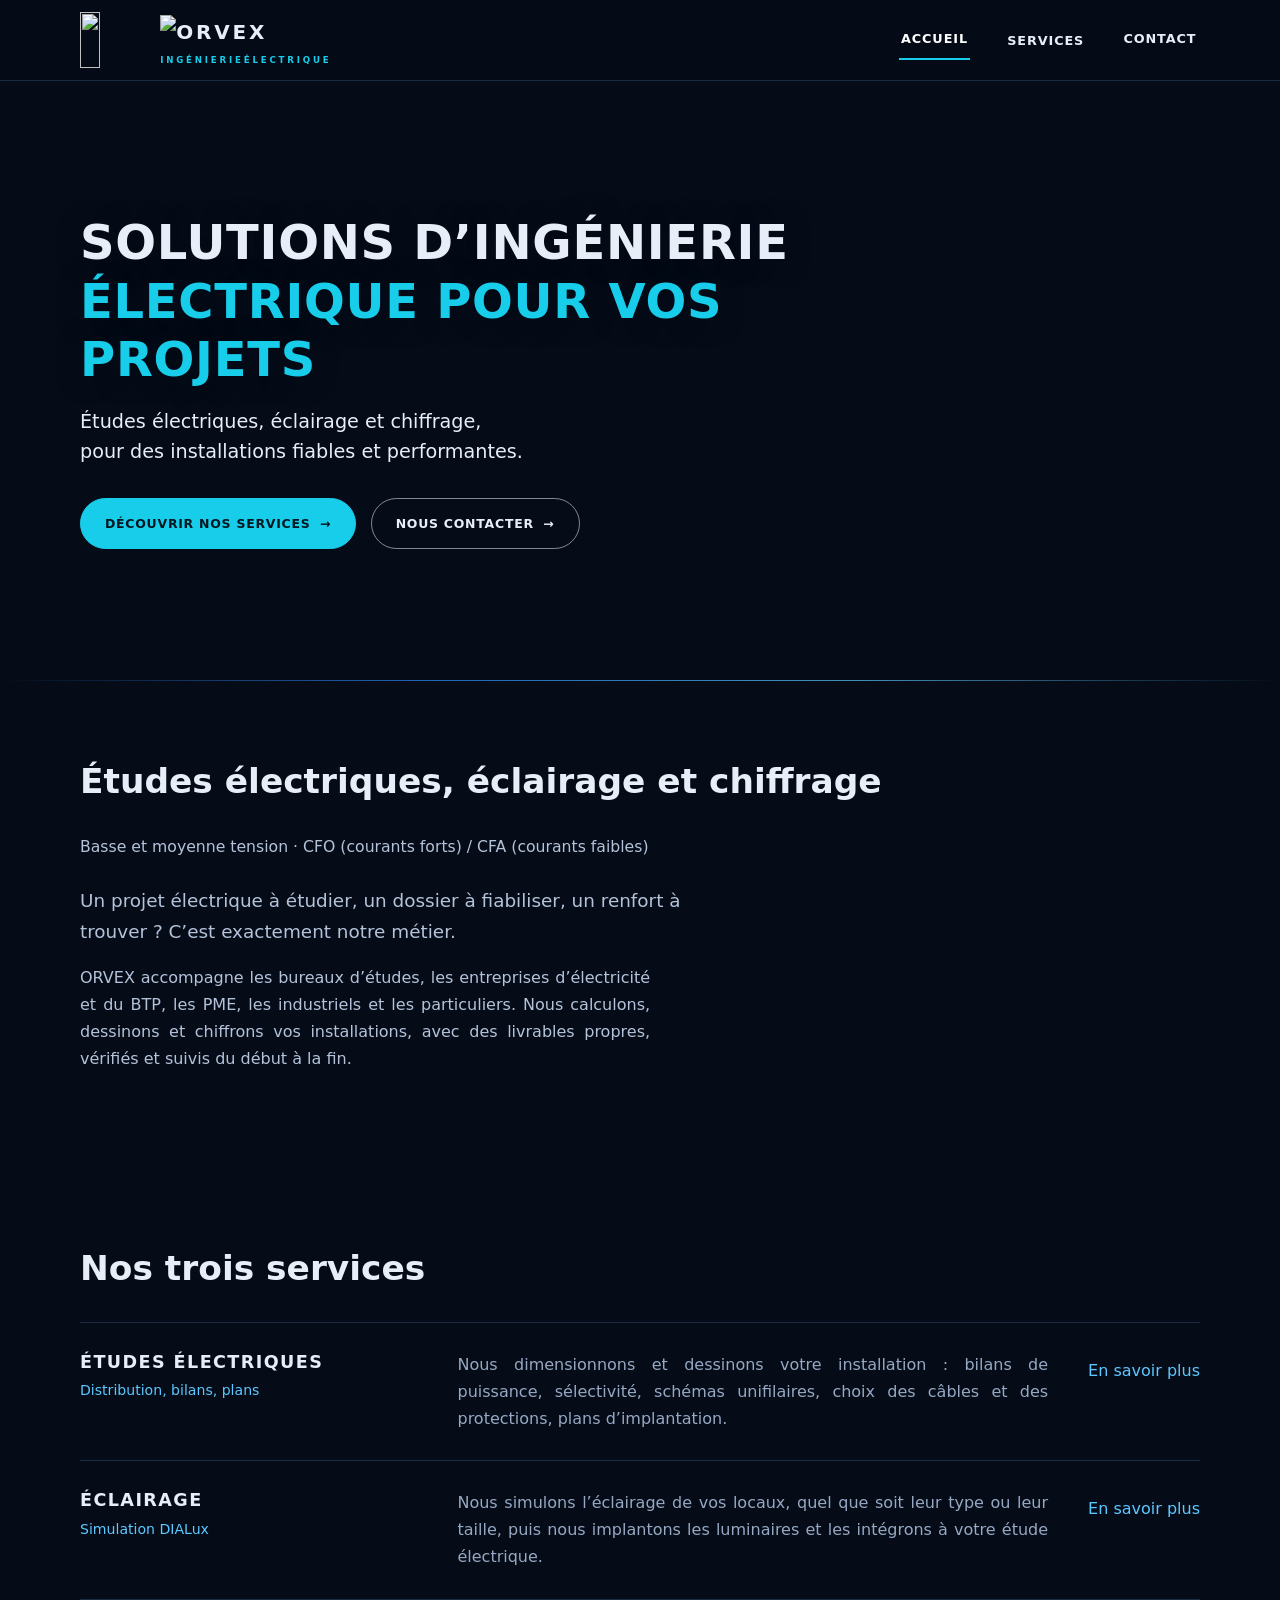
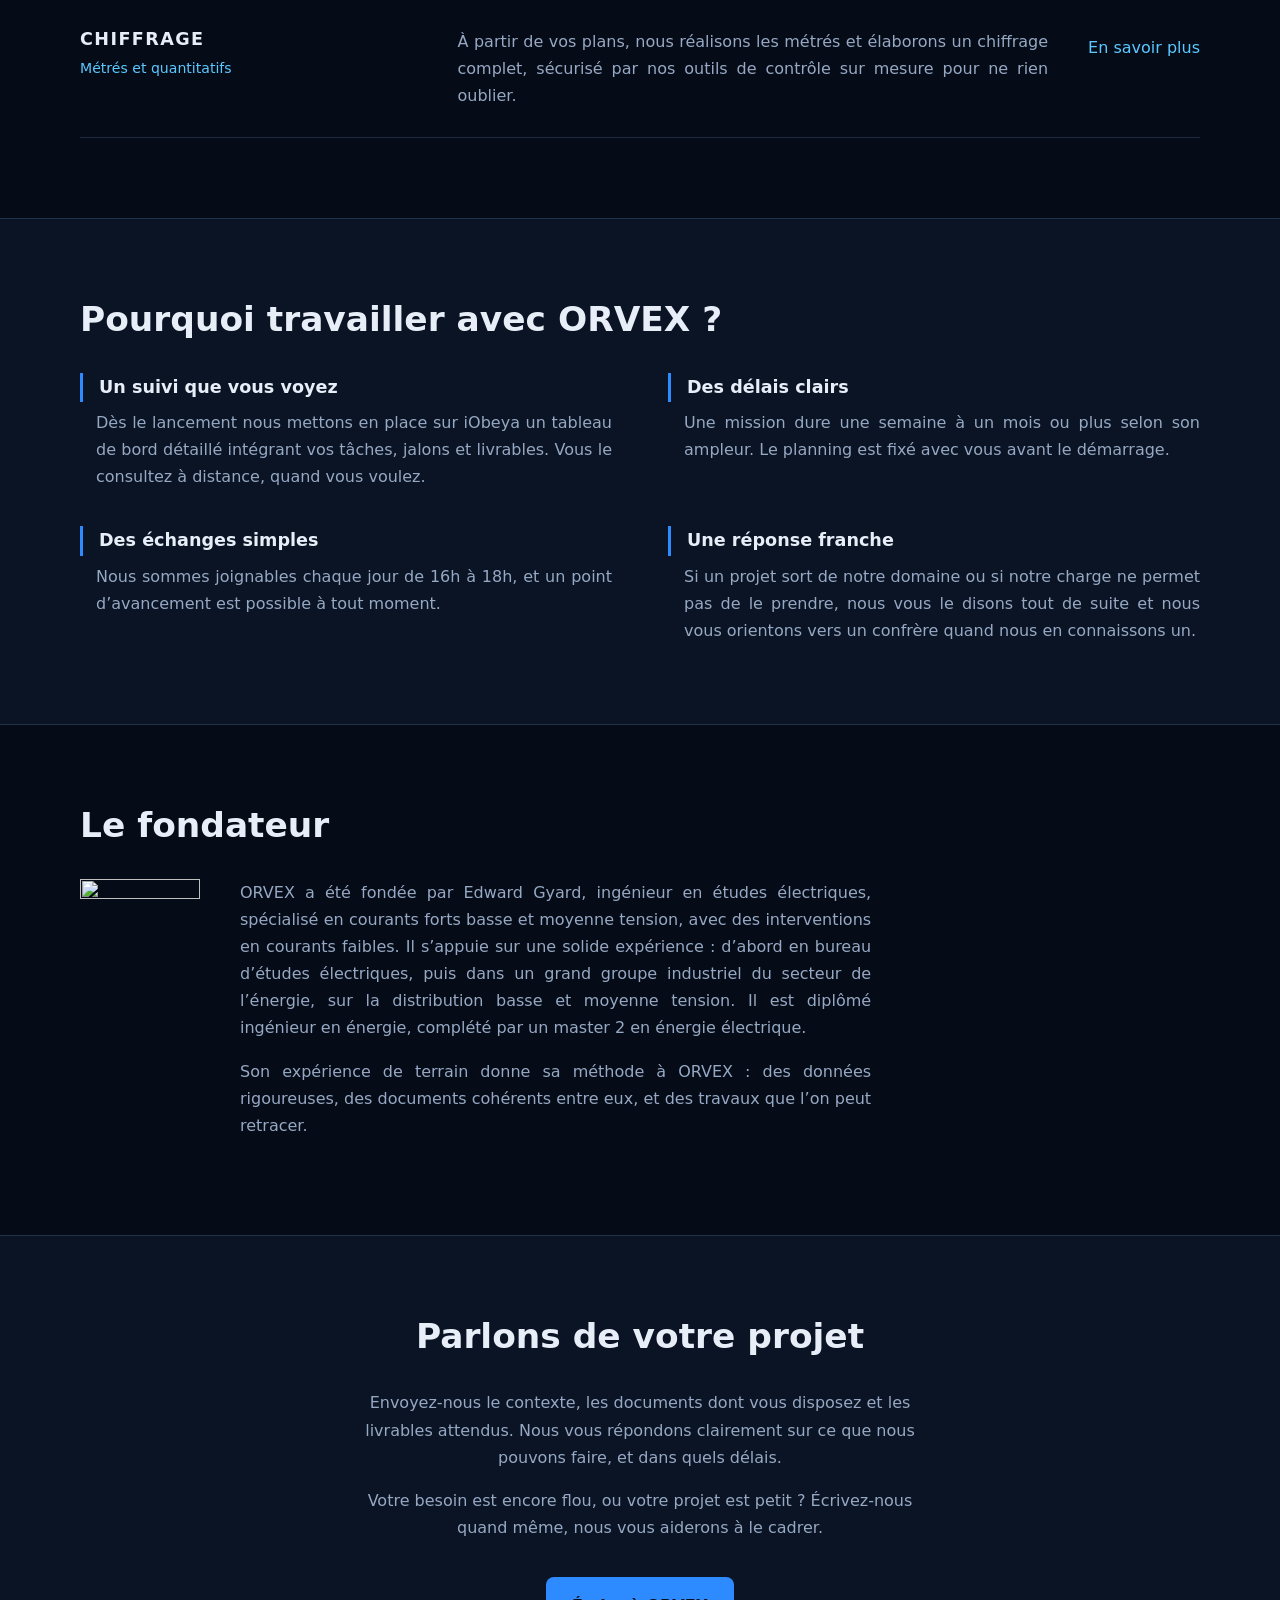
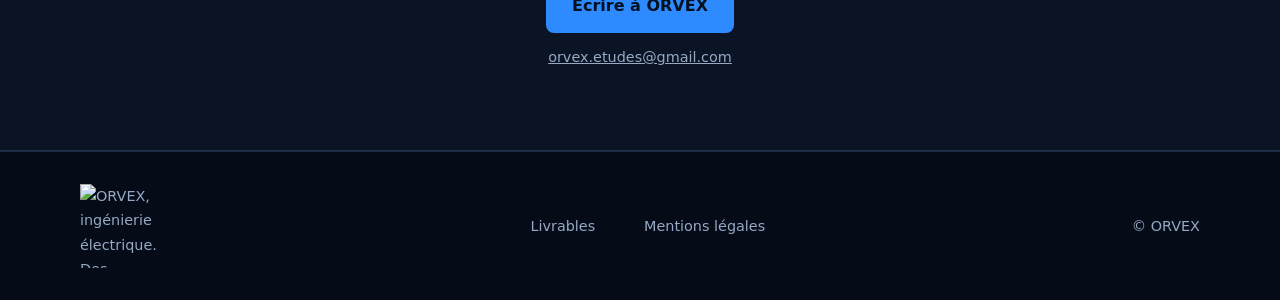
==== index.html @ 33c700f9 "Add files via upload" ====
<!DOCTYPE html>
<html lang="fr">
<head>
<meta charset="utf-8">
<meta name="viewport" content="width=device-width, initial-scale=1, viewport-fit=cover">
<title>ORVEX – Études électriques, éclairage DIALux et chiffrage</title>
<meta name="description" content="Études électriques CFO/CFA en basse et moyenne tension, études d’éclairage DIALux, métrés et chiffrage. Bilans de puissance, schémas, plans et livrables suivis.">
<link rel="canonical" href="https://orvex-ingenierie.github.io/index.html">
<meta name="robots" content="index, follow">
<meta name="theme-color" content="#050c18">
<meta property="og:type" content="website"><meta property="og:locale" content="fr_FR"><meta property="og:site_name" content="ORVEX"><meta property="og:title" content="ORVEX – Études électriques, éclairage DIALux et chiffrage"><meta property="og:description" content="Études électriques CFO/CFA en basse et moyenne tension, études d’éclairage DIALux, métrés et chiffrage. Bilans de puissance, schémas, plans et livrables suivis."><meta property="og:url" content="https://orvex-ingenierie.github.io/index.html"><meta property="og:image" content="https://orvex-ingenierie.github.io/img/og.jpg"><meta name="twitter:card" content="summary_large_image">
<link rel="icon" type="image/png" sizes="64x64" href="img/favicon.png"><link rel="apple-touch-icon" href="img/apple-touch-icon.png">
<link rel="preload" href="fonts/sora-latin-600-normal.woff2" as="font" type="font/woff2" crossorigin><link rel="preload" href="fonts/sora-latin-400-normal.woff2" as="font" type="font/woff2" crossorigin><link rel="preload" href="img/hero.webp" as="image" fetchpriority="high">
<link rel="stylesheet" href="styles.css">
<script type="application/ld+json">{"@context": "https://schema.org", "@type": "Organization", "name": "ORVEX", "url": "https://orvex-ingenierie.github.io/", "logo": "https://orvex-ingenierie.github.io/img/logo.webp", "email": "orvex.etudes@gmail.com", "slogan": "Des solutions fiables pour vos projets", "description": "Études électriques CFO/CFA en basse et moyenne tension, études d’éclairage DIALux, métrés et chiffrage. Bilans de puissance, schémas, plans et livrables suivis.", "knowsAbout": ["Études électriques CFO/CFA", "Bilans de puissance", "Sélectivité des protections", "Études d’éclairage DIALux", "Métrés et chiffrage électrique"]}</script>
</head>
<body>
<a class="skip" href="#contenu">Aller au contenu</a>
<header><div class="wrap bar"><a class="brand" href="index.html" aria-label="ORVEX, ingénierie électrique, accueil"><img class="em" src="img/emblem.webp" alt="" width="168" height="138"><span class="lock"><img class="wm" src="img/wordmark.webp" alt="ORVEX" width="340" height="48"><span class="tag" aria-hidden="true"><span>I</span><span>N</span><span>G</span><span>É</span><span>N</span><span>I</span><span>E</span><span>R</span><span>I</span><span>E</span><i></i><span>É</span><span>L</span><span>E</span><span>C</span><span>T</span><span>R</span><span>I</span><span>Q</span><span>U</span><span>E</span></span></span></a>
<nav aria-label="Navigation principale"><a href="index.html" aria-current="page">Accueil</a><div class="dd"><a href="index.html#services" aria-haspopup="true" aria-expanded="false">Services</a><div class="menu"><a href="index.html#services">Tous les services</a><a href="etudes-electriques.html">Études électriques<small>Distribution, bilans, plans</small></a><a href="eclairage.html">Éclairage<small>Simulation DIALux</small></a><a href="chiffrage.html">Chiffrage<small>Métrés et quantitatifs</small></a></div></div><a href="#contact">Contact</a></nav></div></header>
<main id="contenu">
<div class="hero">
<div class="wrap">
<div class="in">
<h1>Solutions d’ingénierie <span>électrique pour vos projets</span></h1>
<p class="tagline">Études électriques, éclairage et chiffrage,<br>pour des installations fiables et performantes.</p>
<div class="cta"><a class="p" href="#services">Découvrir nos services <span aria-hidden="true">→</span></a><a href="#contact">Nous contacter <span aria-hidden="true">→</span></a></div>
</div>
</div>
</div>
<section class="introsec">
<div class="wrap">
<h2>Études électriques, éclairage et chiffrage</h2>
<p class="sub">Basse et moyenne tension · CFO (courants forts) / CFA (courants faibles)</p>
<p class="lead">Un projet électrique à étudier, un dossier à fiabiliser, un renfort à trouver ? C’est exactement notre métier.</p>
<p class="intro">ORVEX accompagne les bureaux d’études, les entreprises d’électricité et du BTP, les PME, les industriels et les particuliers. Nous calculons, dessinons et chiffrons vos installations, avec des livrables propres, vérifiés et suivis du début à la fin.</p>
</div>
</section>
<section id="services">
<div class="wrap">
<h2>Nos trois services</h2>
<div class="svc">
<div class="row"><h3>Études électriques<small>Distribution, bilans, plans</small></h3><p>Nous dimensionnons et dessinons votre installation : bilans de puissance, sélectivité, schémas unifilaires, choix des câbles et des protections, plans d’implantation.</p><a class="more" href="etudes-electriques.html">En savoir plus</a></div>
<div class="row"><h3>Éclairage<small>Simulation DIALux</small></h3><p>Nous simulons l’éclairage de vos locaux, quel que soit leur type ou leur taille, puis nous implantons les luminaires et les intégrons à votre étude électrique.</p><a class="more" href="eclairage.html">En savoir plus</a></div>
<div class="row"><h3>Chiffrage<small>Métrés et quantitatifs</small></h3><p>À partir de vos plans, nous réalisons les métrés et élaborons un chiffrage complet, sécurisé par nos outils de contrôle sur mesure pour ne rien oublier.</p><a class="more" href="chiffrage.html">En savoir plus</a></div>
</div>
</div>
</section>
<section class="why">
<div class="wrap">
<h2>Pourquoi travailler avec ORVEX ?</h2>
<div class="grid">
<div><h3>Un suivi que vous voyez</h3><p>Dès le lancement nous mettons en place sur iObeya un tableau de bord détaillé intégrant vos tâches, jalons et livrables. Vous le consultez à distance, quand vous voulez.</p></div>
<div><h3>Des délais clairs</h3><p>Une mission dure une semaine à un mois ou plus selon son ampleur. Le planning est fixé avec vous avant le démarrage.</p></div>
<div><h3>Des échanges simples</h3><p>Nous sommes joignables chaque jour de 16h à 18h, et un point d’avancement est possible à tout moment.</p></div>
<div><h3>Une réponse franche</h3><p>Si un projet sort de notre domaine ou si notre charge ne permet pas de le prendre, nous vous le disons tout de suite et nous vous orientons vers un confrère quand nous en connaissons un.</p></div>
</div>
</div>
</section>
<section>
<div class="wrap">
<h2>Le fondateur</h2>
<div class="founder">
<img src="img/emblem.webp" alt="" width="168" height="138" loading="lazy">
<div>
<p>ORVEX a été fondée par Edward Gyard, ingénieur en études électriques, spécialisé en courants forts basse et moyenne tension, avec des interventions en courants faibles. Il s’appuie sur une solide expérience : d’abord en bureau d’études électriques, puis dans un grand groupe industriel du secteur de l’énergie, sur la distribution basse et moyenne tension. Il est diplômé ingénieur en énergie, complété par un master 2 en énergie électrique.</p>
<p>Son expérience de terrain donne sa méthode à ORVEX : des données rigoureuses, des documents cohérents entre eux, et des travaux que l’on peut retracer.</p>
</div>
</div>
</div>
</section>
<section id="contact" class="contact why">
<div class="wrap">
<h2>Parlons de votre projet</h2>
<p>Envoyez-nous le contexte, les documents dont vous disposez et les livrables attendus. Nous vous répondons clairement sur ce que nous pouvons faire, et dans quels délais.</p>
<p>Votre besoin est encore flou, ou votre projet est petit ? Écrivez-nous quand même, nous vous aiderons à le cadrer.</p>
<a class="btn" href="mailto:orvex.etudes@gmail.com?subject=Demande%20de%20contact%20ORVEX">Écrire à ORVEX</a>
<a class="mail" href="mailto:orvex.etudes@gmail.com">orvex.etudes@gmail.com</a>
</div>
</section>
</main>
<footer>
<div class="wrap foot">
<img src="img/logo.webp" width="340" height="340" alt="ORVEX, ingénierie électrique. Des solutions fiables pour vos projets">
<nav aria-label="Informations"><a href="livrables.html">Livrables</a><a href="mentions-legales.html">Mentions légales</a></nav>
<span>© ORVEX</span>
</div>
</footer>
<script src="script.js" defer></script>
</body>
</html>
---- styles.css ----
@font-face{font-family:"Sora";font-style:normal;font-weight:400;font-display:swap;src:url("fonts/sora-latin-400-normal.woff2") format("woff2");unicode-range:U+0000-00FF,U+0131,U+0152-0153,U+02BB-02BC,U+02C6,U+02DA,U+02DC,U+2000-206F,U+20AC,U+2122,U+2191,U+2193,U+2212,U+2215,U+FEFF,U+FFFD}
@font-face{font-family:"Sora";font-style:normal;font-weight:600;font-display:swap;src:url("fonts/sora-latin-600-normal.woff2") format("woff2");unicode-range:U+0000-00FF,U+0131,U+0152-0153,U+02BB-02BC,U+02C6,U+02DA,U+02DC,U+2000-206F,U+20AC,U+2122,U+2191,U+2193,U+2212,U+2215,U+FEFF,U+FFFD}

:root{--bg:#050c18;--panel:#0a1424;--line:rgba(120,165,230,.2);--text:#e8eef8;--muted:#96a8c3;--blue:#2e8bff;--cyan:#5cc8ff;--cyan2:#18cdea;--hero:url("img/hero.webp");color-scheme:dark;box-sizing:border-box;padding-top:env(safe-area-inset-top,0px);padding-bottom:env(safe-area-inset-bottom,0px)}
*,*::before,*::after{box-sizing:inherit}
html{scroll-behavior:smooth;scroll-padding-top:calc(env(safe-area-inset-top,0px) + 120px);background:var(--bg)}
body{margin:0;background:var(--bg);color:var(--text);font:400 1rem/1.7 "Sora",system-ui,-apple-system,"Segoe UI",sans-serif;-webkit-font-smoothing:antialiased}
body::before{content:"";position:fixed;inset:0 0 auto;height:env(safe-area-inset-top,0px);background:rgba(5,12,24,.92);z-index:10}
a{color:inherit}
:focus-visible{outline:2px solid var(--cyan);outline-offset:3px}
.wrap{width:min(1120px,100% - 2.5rem);margin-inline:auto}
header{position:sticky;top:env(safe-area-inset-top,0px);z-index:9;background:rgba(5,12,24,.92);backdrop-filter:blur(10px);border-bottom:1px solid var(--line)}
.bar{display:flex;align-items:center;justify-content:space-between;gap:1.25rem;padding:.75rem 0}
.brand{display:flex;align-items:center;gap:.75rem;text-decoration:none;font-weight:600;font-size:1.25rem;letter-spacing:.14em}
.brand img{display:block}
.brand .em{height:56px;width:auto}
.brand .wm{width:170px;height:auto}
.lock{display:flex;flex-direction:column;gap:.4rem}
.tag{display:flex;justify-content:space-between;width:170px;font-size:.54rem;font-weight:600;line-height:1;color:var(--cyan2)}
.tag i{width:.45em}
nav{display:flex;align-items:center;gap:2.25rem;max-width:100%;padding:2px}
nav a{white-space:nowrap;text-decoration:none;text-transform:uppercase;letter-spacing:.07em;font-size:.8rem;font-weight:600;padding:.5rem .1rem;border-bottom:2px solid transparent;color:var(--text);transition:border-color .2s,color .2s,box-shadow .2s}
nav a:hover,nav a:focus-visible,nav a[aria-current]{border-bottom-color:var(--cyan2);color:#fff}
nav a:hover,nav a:focus-visible{box-shadow:0 8px 14px -8px var(--cyan2)}
.dd{position:relative}
.dd::before{content:"";position:absolute;left:-1rem;right:-1rem;top:100%;height:.9rem}
.menu{position:absolute;right:-1rem;top:calc(100% + .7rem);width:290px;background:rgba(10,20,36,.98);border:1px solid var(--line);border-radius:12px;padding:.5rem;opacity:0;visibility:hidden;transform:translateY(6px);transition:opacity .2s,transform .2s,visibility .2s;box-shadow:0 18px 40px -12px rgba(0,0,0,.7)}
.dd.open .menu,.dd:focus-within .menu{opacity:1;visibility:visible;transform:none}
@media(hover:hover){.dd:hover .menu{opacity:1;visibility:visible;transform:none}}
.menu a{display:block;padding:.7rem .9rem;border:0;border-radius:8px;white-space:normal;box-shadow:none}
.menu a:hover,.menu a:focus-visible{background:rgba(24,205,234,.12);box-shadow:none}
.dd.shut .menu{opacity:0!important;visibility:hidden!important;transform:translateY(6px)!important}
.menu small{display:block;margin-top:.2rem;font-size:.74rem;font-weight:400;letter-spacing:0;text-transform:none;color:var(--muted)}
.hero{position:relative;overflow:hidden;display:flex;align-items:center;min-height:min(70vh,600px);padding:clamp(3.5rem,9vw,6rem) 0 clamp(4rem,9vw,6rem);background:linear-gradient(180deg,rgba(5,12,24,0) 72%,var(--bg) 100%),linear-gradient(90deg,rgba(5,12,24,.82) 0%,rgba(5,12,24,.6) 42%,rgba(5,12,24,.08) 78%),var(--hero) 5% center/cover no-repeat}
.hero .wrap{position:relative}
.hero .in{max-width:780px}
.hero::after{content:"";position:absolute;left:0;right:0;bottom:0;height:1px;background:linear-gradient(90deg,transparent,var(--blue),var(--cyan),transparent);opacity:.7}
h1{font-size:clamp(1.7rem,4vw,3rem);line-height:1.22;font-weight:600;margin:0 0 1.1rem;text-transform:uppercase;letter-spacing:.015em;text-shadow:0 2px 24px rgba(5,12,24,.85)}
h1 span{display:block;color:var(--cyan2)}
.hero .tagline{font-size:clamp(1rem,1.5vw,1.2rem);line-height:1.6;color:var(--text);margin:0 0 1.9rem}
.cta{display:flex;flex-wrap:wrap;gap:.9rem}
.cta a{display:inline-flex;align-items:center;gap:.6rem;padding:.85rem 1.5rem;border-radius:999px;border:1px solid rgba(232,238,248,.55);color:var(--text);font-size:.78rem;font-weight:600;letter-spacing:.06em;text-transform:uppercase;text-decoration:none;transition:background .2s,border-color .2s,color .2s}
.cta a:hover{border-color:var(--cyan2);background:rgba(24,205,234,.12)}
.cta a.p{background:var(--cyan2);border-color:var(--cyan2);color:#021722}
.cta a.p:hover{background:#5ee3f7;border-color:#5ee3f7}
.sub{color:var(--cyan);margin:0 0 1.5rem;font-size:.98rem}
.lead{font-size:1.15rem;max-width:56ch;margin:0 0 .75rem}
.introsec p{color:#b4c3da}
.introsec .intro{text-align:justify;hyphens:auto;-webkit-hyphens:auto;max-width:56ch}
.btn{display:inline-block;margin-top:1.25rem;padding:.9rem 1.6rem;border-radius:8px;background:var(--blue);color:#02101f;font-weight:600;text-decoration:none;transition:background .2s}
.btn:hover{background:var(--cyan)}
section{padding:clamp(3rem,7vw,5rem) 0}
h2{font-size:clamp(1.5rem,3.2vw,2.15rem);line-height:1.2;font-weight:600;margin:0 0 2rem}
.svc{border-top:1px solid var(--line)}
.row{display:grid;grid-template-columns:.8fr 1.4fr auto;gap:1.5rem 2.5rem;align-items:start;padding:1.75rem 0;border-bottom:1px solid var(--line)}
.row h3{margin:0;font-size:1.1rem;font-weight:600;line-height:1.35;text-transform:uppercase;letter-spacing:.08em}
.row h3 small{display:block;margin-top:.45rem;text-transform:none;letter-spacing:0;font-weight:400;font-size:.88rem;color:var(--cyan)}
.row p{margin:0;color:var(--muted);max-width:60ch;text-align:justify;hyphens:auto;-webkit-hyphens:auto}
.more{color:var(--cyan);text-decoration:none;white-space:nowrap;padding:.4rem 0;border-bottom:1px solid transparent}
.more:hover{border-bottom-color:var(--cyan)}
.why{background:var(--panel);border-block:1px solid var(--line)}
.grid{display:grid;grid-template-columns:repeat(2,1fr);gap:2.25rem 3.5rem}
.grid h3{margin:0 0 .4rem;font-size:1.1rem;font-weight:600;padding-left:1rem;border-left:3px solid var(--blue)}
.grid p{margin:0;color:var(--muted);padding-left:1rem;text-align:justify;hyphens:auto;-webkit-hyphens:auto}
.founder{display:grid;grid-template-columns:auto 1fr;gap:2.5rem;align-items:start}
.founder img{width:120px;height:auto;display:block}
.founder p{color:var(--muted);max-width:62ch;margin:0 0 1rem;text-align:justify;hyphens:auto;-webkit-hyphens:auto}
.contact{text-align:center}
.contact p{max-width:58ch;margin:0 auto 1rem;color:var(--muted)}
.mail{display:block;margin-top:.75rem;color:var(--muted);font-size:.9rem}
footer{border-top:1px solid var(--line);padding:2rem 0}
.foot{display:flex;flex-wrap:wrap;align-items:center;justify-content:space-between;gap:1.25rem;color:var(--muted);font-size:.9rem}
.foot img{height:84px;width:auto;display:block}
.foot nav a{border:0;padding:.2rem .4rem;color:var(--muted);text-transform:none;letter-spacing:0;font-weight:400;font-size:.9rem}
.foot nav a:hover{box-shadow:none;color:var(--text)}
@media(max-width:820px){.founder{grid-template-columns:1fr;gap:1.25rem}.founder img{width:84px}.row p,.grid p,.founder p,.introsec .intro{text-align:left}.hero{background:linear-gradient(180deg,rgba(5,12,24,.82),rgba(5,12,24,.7) 70%,var(--bg)),var(--hero) 62% center/cover no-repeat}.row{grid-template-columns:1fr;gap:.75rem}.grid{grid-template-columns:1fr}.bar{flex-direction:column;align-items:flex-start;gap:.6rem}nav{width:100%;gap:1.5rem}.dd{position:static}.dd::before{display:none}.menu{left:1.25rem;right:1.25rem;top:100%;width:auto}.cta a{padding:.8rem 1.2rem}}
@media(prefers-reduced-motion:reduce){html{scroll-behavior:auto}}

.crumb{font-size:.82rem;color:var(--muted);margin:0 0 1rem}.crumb a{text-decoration:none}.crumb a:hover{color:var(--text)}
.hero.sub{min-height:min(46vh,400px);background-position:0 0,0 0,20% 75%}
.pbar{position:sticky;top:calc(var(--hh,84px) + env(safe-area-inset-top,0px));z-index:8;background:rgba(5,12,24,.94);backdrop-filter:blur(10px);border-bottom:1px solid var(--line)}
.pin{display:flex;gap:.6rem;overflow-x:auto;padding:.75rem 0}
.pin a{white-space:nowrap;text-decoration:none;font-size:.8rem;padding:.5rem 1rem;border:1px solid var(--line);border-radius:999px;color:var(--text);transition:background .2s,border-color .2s}
.pin a:hover,.pin a.on{background:rgba(24,205,234,.14);border-color:var(--cyan2);color:#fff}
.ps{padding:clamp(2.5rem,6vw,4rem) 0;border-top:1px solid var(--line);scroll-margin-top:30px}
.ph2{display:flex;align-items:center;gap:1rem;margin-bottom:1rem}.ph2 svg{flex:none;width:34px;height:34px;fill:none;stroke:var(--cyan2);stroke-width:1.6;stroke-linecap:round;stroke-linejoin:round}.ph2 h2{margin:0}
.pi{color:#b4c3da;max-width:70ch;margin:0 0 1.75rem}
.cols{display:grid;grid-template-columns:1fr 1fr;gap:2rem}
.cols>div,.cad{padding:1.5rem 1.75rem;border:1px solid var(--line);border-radius:14px}.cols>div:last-child,.cad{background:var(--panel)}
.cols h3{margin:0 0 .6rem;font-size:.85rem;font-weight:600;letter-spacing:.08em;text-transform:uppercase;color:var(--cyan2)}
.cols ul,.cad ul{list-style:none;margin:0;padding:0}.cols li,.cad li{position:relative;padding-left:1.2rem;margin:.6rem 0;color:var(--muted)}.cols li::before,.cad li::before{content:"";position:absolute;left:0;top:.72em;width:6px;height:6px;border-radius:50%;background:var(--cyan2)}
.steps{counter-reset:s;list-style:none;margin:0 0 1.5rem;padding:0;display:grid;gap:1.1rem;max-width:820px}.steps li{position:relative;padding-left:3.4rem;color:var(--muted)}.steps li::before{counter-increment:s;content:counter(s);position:absolute;left:0;top:-.1rem;width:2.3rem;height:2.3rem;border-radius:50%;border:1px solid var(--cyan2);display:grid;place-items:center;color:var(--cyan2);font-weight:600}.steps b{color:var(--text);font-weight:600}
.how{border-top:1px solid var(--line)}
@media(max-width:820px){.cols{grid-template-columns:1fr}.cols>div,.cad{padding:1.25rem}}
.ph2+.cols{margin-top:1.5rem}
.lvs{padding:clamp(2.5rem,6vw,4rem) 0;border-top:1px solid var(--line)}
.lvg{display:grid;grid-template-columns:repeat(auto-fit,minmax(270px,1fr));gap:1.25rem;margin-top:1.5rem}
.lvg>div{padding:1.4rem 1.6rem;border:1px solid var(--line);border-radius:14px;background:var(--panel)}
.lvg h3{margin:0 0 .5rem;font-size:.95rem;font-weight:600;line-height:1.4}
.lvg ul{list-style:none;margin:0;padding:0}
.lvg li a{position:relative;display:block;padding:.4rem 0 .4rem 1.2rem;color:var(--muted);text-decoration:none;transition:color .2s}
.lvg li a::before{content:"";position:absolute;left:0;top:.95em;width:6px;height:6px;border-radius:50%;background:var(--cyan2)}
.lvg li a:hover{color:var(--text)}

.legal-content{max-width:900px;padding-top:42px;padding-bottom:64px}
.legal-content h2{margin:28px 0 10px}
.legal-content p{line-height:1.7;margin:8px 0}

.skip{position:absolute;left:-999px;top:0;background:var(--cyan2);color:#021722;padding:.6rem 1rem;z-index:30;border-radius:0 0 8px 0}.skip:focus{left:0}
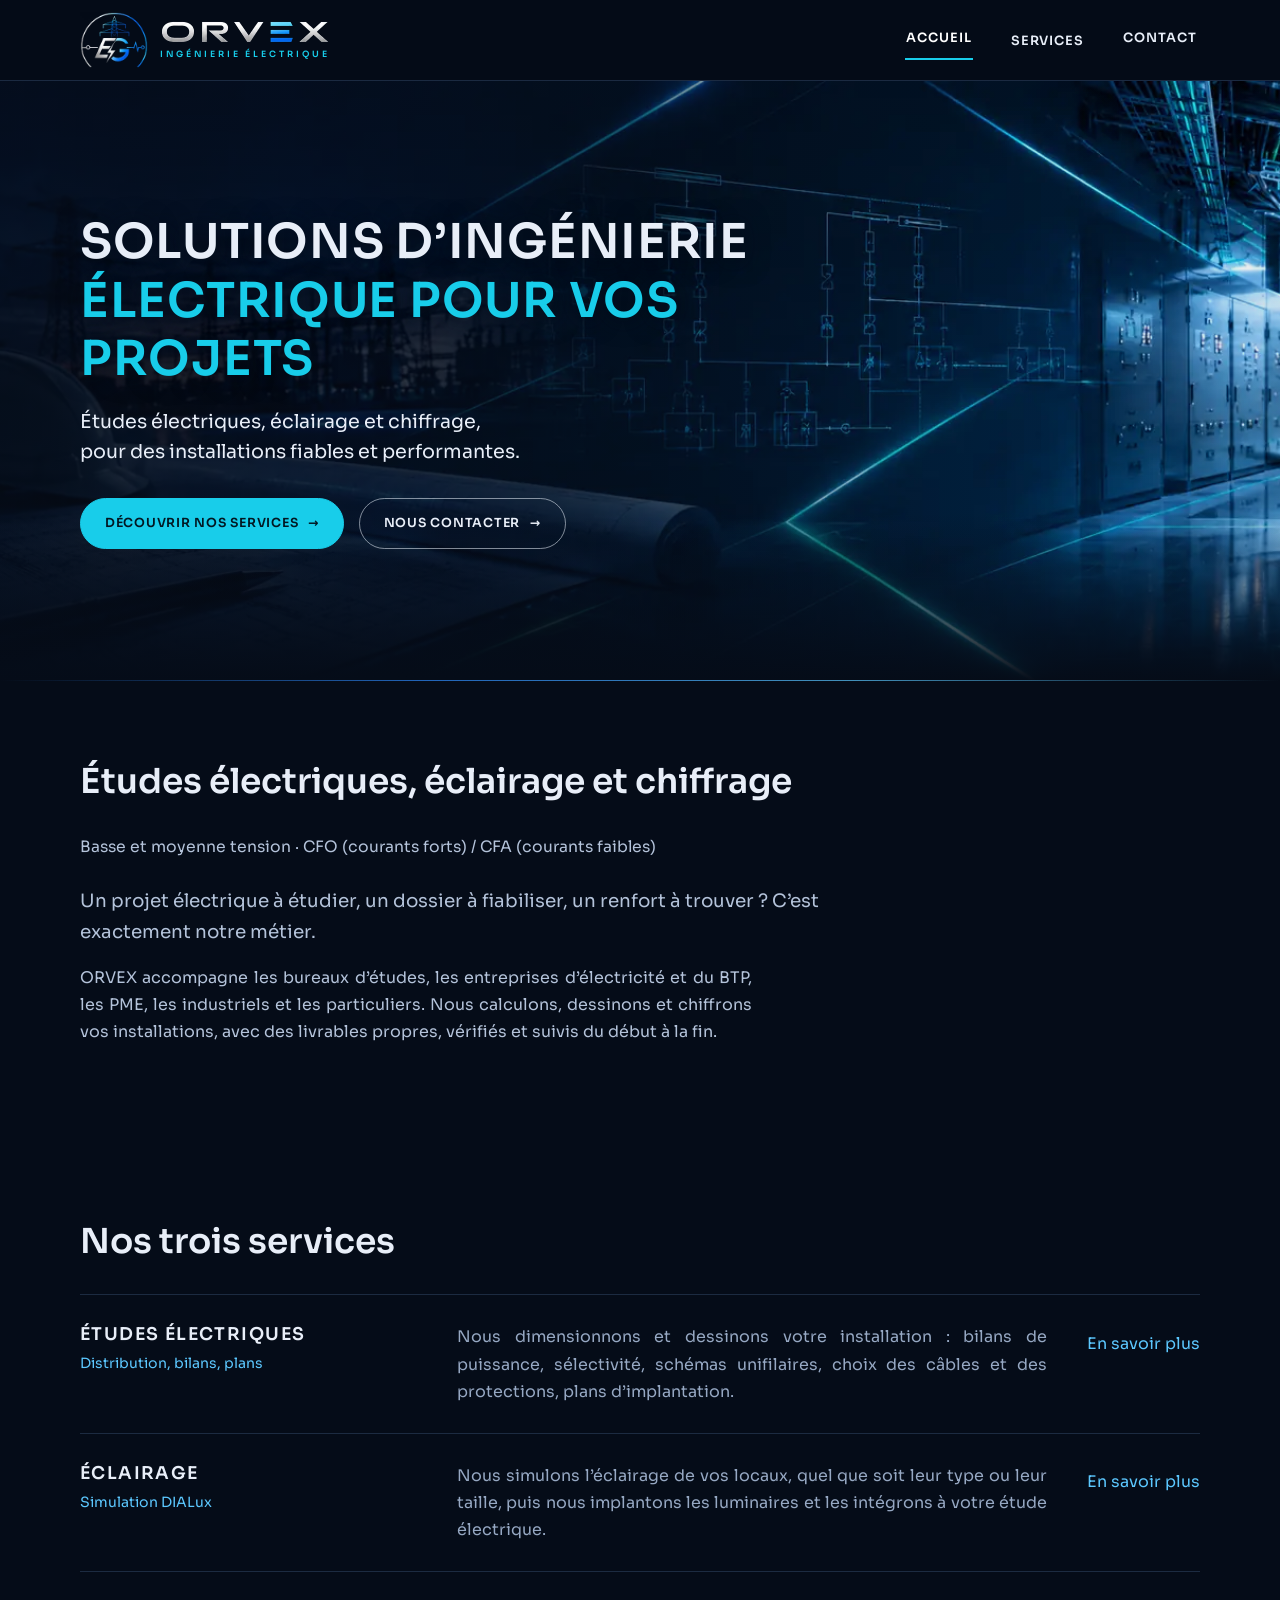
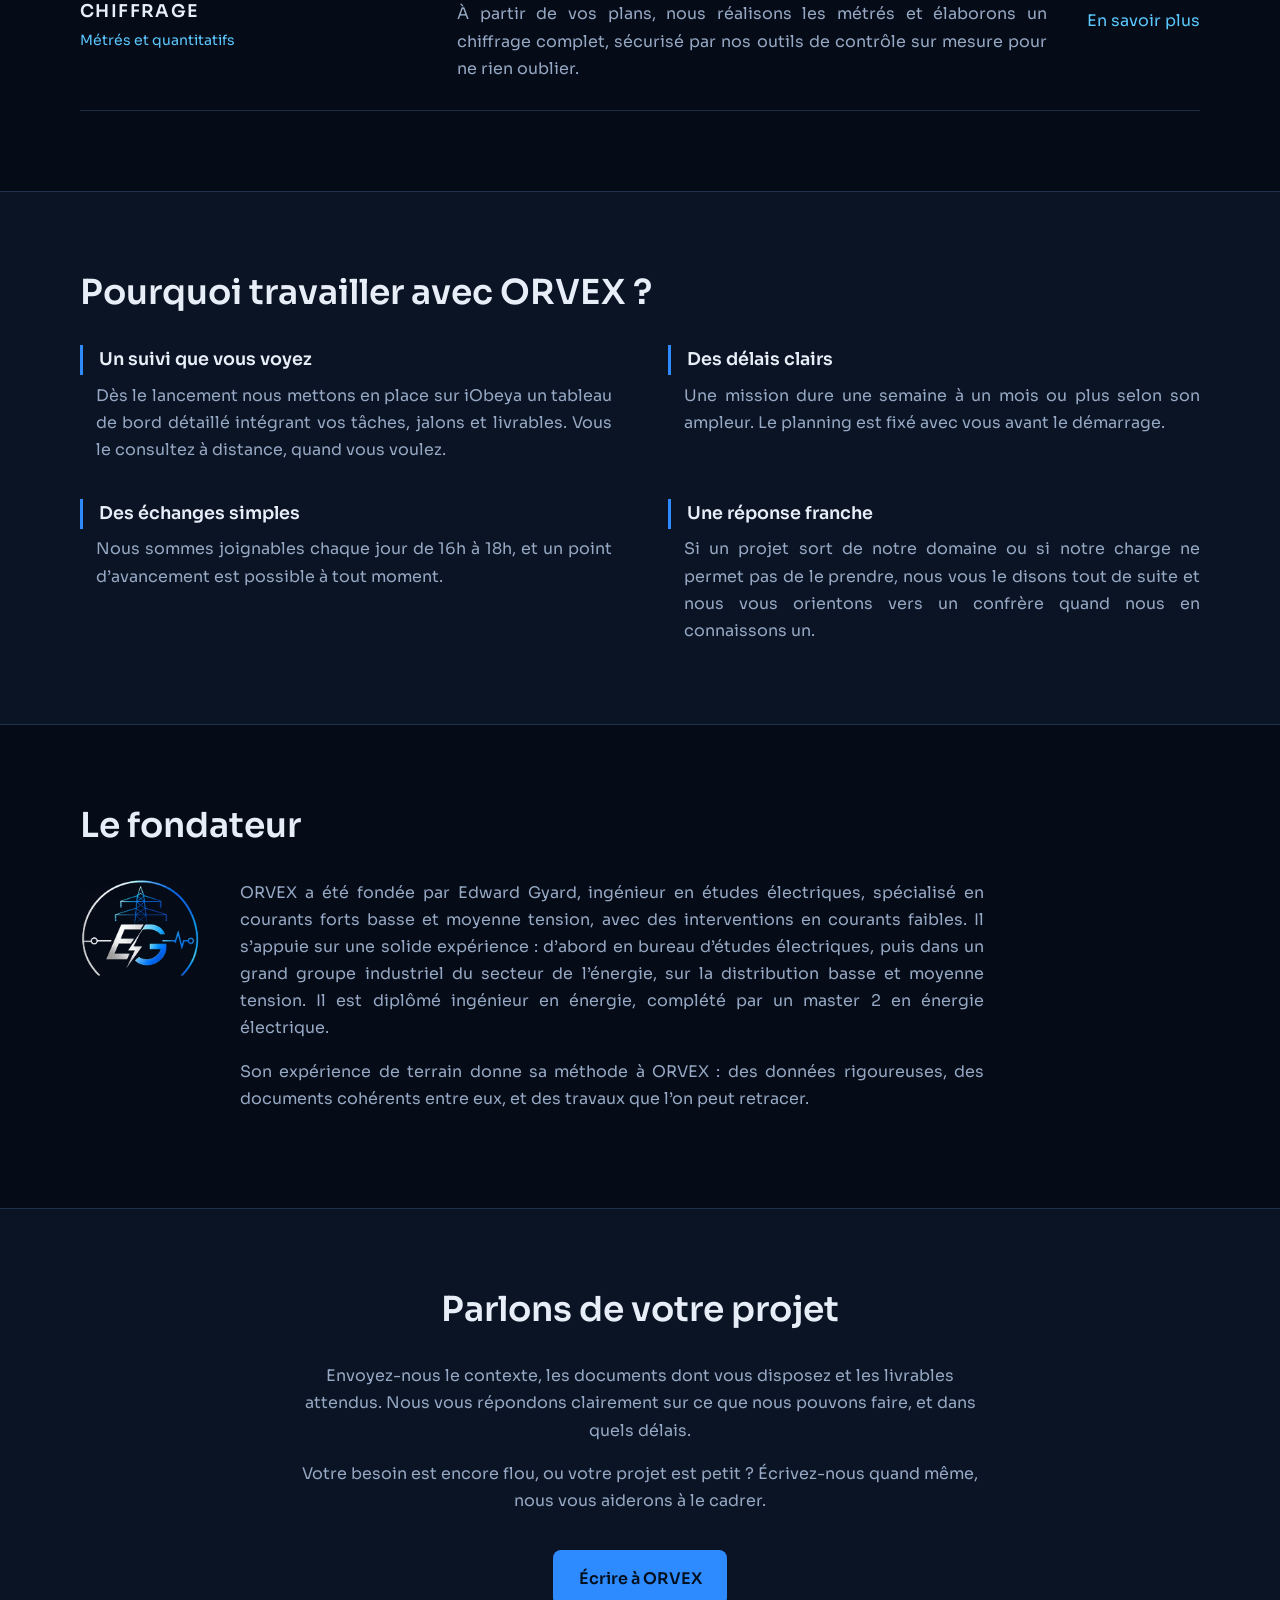
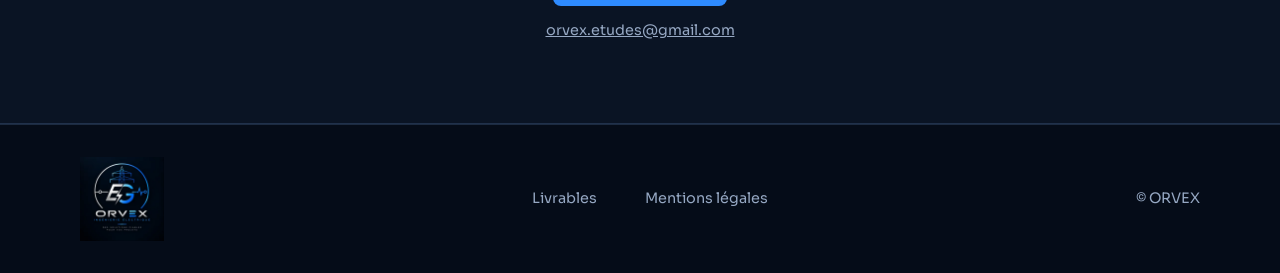
==== commit fa2c6c7e: "Add files via upload" ====
--- a/index.html
+++ b/index.html
@@ -5,14 +5,14 @@
 <meta name="viewport" content="width=device-width, initial-scale=1, viewport-fit=cover">
 <title>ORVEX – Études électriques, éclairage DIALux et chiffrage</title>
 <meta name="description" content="Études électriques CFO/CFA en basse et moyenne tension, études d’éclairage DIALux, métrés et chiffrage. Bilans de puissance, schémas, plans et livrables suivis.">
-<link rel="canonical" href="https://orvex-ingenierie.github.io/index.html">
+<link rel="canonical" href="https://orvexetudes-cmd.github.io/orvex-ingenierie.github.io/">
 <meta name="robots" content="index, follow">
 <meta name="theme-color" content="#050c18">
-<meta property="og:type" content="website"><meta property="og:locale" content="fr_FR"><meta property="og:site_name" content="ORVEX"><meta property="og:title" content="ORVEX – Études électriques, éclairage DIALux et chiffrage"><meta property="og:description" content="Études électriques CFO/CFA en basse et moyenne tension, études d’éclairage DIALux, métrés et chiffrage. Bilans de puissance, schémas, plans et livrables suivis."><meta property="og:url" content="https://orvex-ingenierie.github.io/index.html"><meta property="og:image" content="https://orvex-ingenierie.github.io/img/og.jpg"><meta name="twitter:card" content="summary_large_image">
-<link rel="icon" type="image/png" sizes="64x64" href="img/favicon.png"><link rel="apple-touch-icon" href="img/apple-touch-icon.png">
+<meta property="og:type" content="website"><meta property="og:locale" content="fr_FR"><meta property="og:site_name" content="ORVEX"><meta property="og:title" content="ORVEX – Études électriques, éclairage DIALux et chiffrage"><meta property="og:description" content="Études électriques CFO/CFA en basse et moyenne tension, études d’éclairage DIALux, métrés et chiffrage. Bilans de puissance, schémas, plans et livrables suivis."><meta property="og:url" content="https://orvexetudes-cmd.github.io/orvex-ingenierie.github.io/"><meta property="og:image" content="https://orvexetudes-cmd.github.io/orvex-ingenierie.github.io/img/og.jpg"><meta name="twitter:card" content="summary_large_image">
+<link rel="icon" href="favicon.ico" sizes="48x48"><link rel="icon" type="image/png" sizes="96x96" href="img/favicon-96.png"><link rel="icon" type="image/png" sizes="192x192" href="img/favicon-192.png"><link rel="apple-touch-icon" href="img/apple-touch-icon.png">
 <link rel="preload" href="fonts/sora-latin-600-normal.woff2" as="font" type="font/woff2" crossorigin><link rel="preload" href="fonts/sora-latin-400-normal.woff2" as="font" type="font/woff2" crossorigin><link rel="preload" href="img/hero.webp" as="image" fetchpriority="high">
 <link rel="stylesheet" href="styles.css">
-<script type="application/ld+json">{"@context": "https://schema.org", "@type": "Organization", "name": "ORVEX", "url": "https://orvex-ingenierie.github.io/", "logo": "https://orvex-ingenierie.github.io/img/logo.webp", "email": "orvex.etudes@gmail.com", "slogan": "Des solutions fiables pour vos projets", "description": "Études électriques CFO/CFA en basse et moyenne tension, études d’éclairage DIALux, métrés et chiffrage. Bilans de puissance, schémas, plans et livrables suivis.", "knowsAbout": ["Études électriques CFO/CFA", "Bilans de puissance", "Sélectivité des protections", "Études d’éclairage DIALux", "Métrés et chiffrage électrique"]}</script>
+<script type="application/ld+json">{"@context": "https://schema.org", "@type": "Organization", "name": "ORVEX", "url": "https://orvexetudes-cmd.github.io/orvex-ingenierie.github.io/", "logo": "https://orvexetudes-cmd.github.io/orvex-ingenierie.github.io/img/logo.webp", "email": "orvex.etudes@gmail.com", "slogan": "Des solutions fiables pour vos projets", "description": "Études électriques CFO/CFA en basse et moyenne tension, études d’éclairage DIALux, métrés et chiffrage. Bilans de puissance, schémas, plans et livrables suivis.", "knowsAbout": ["Études électriques CFO/CFA", "Bilans de puissance", "Sélectivité des protections", "Études d’éclairage DIALux", "Métrés et chiffrage électrique"]}</script>
 </head>
 <body>
 <a class="skip" href="#contenu">Aller au contenu</a>
